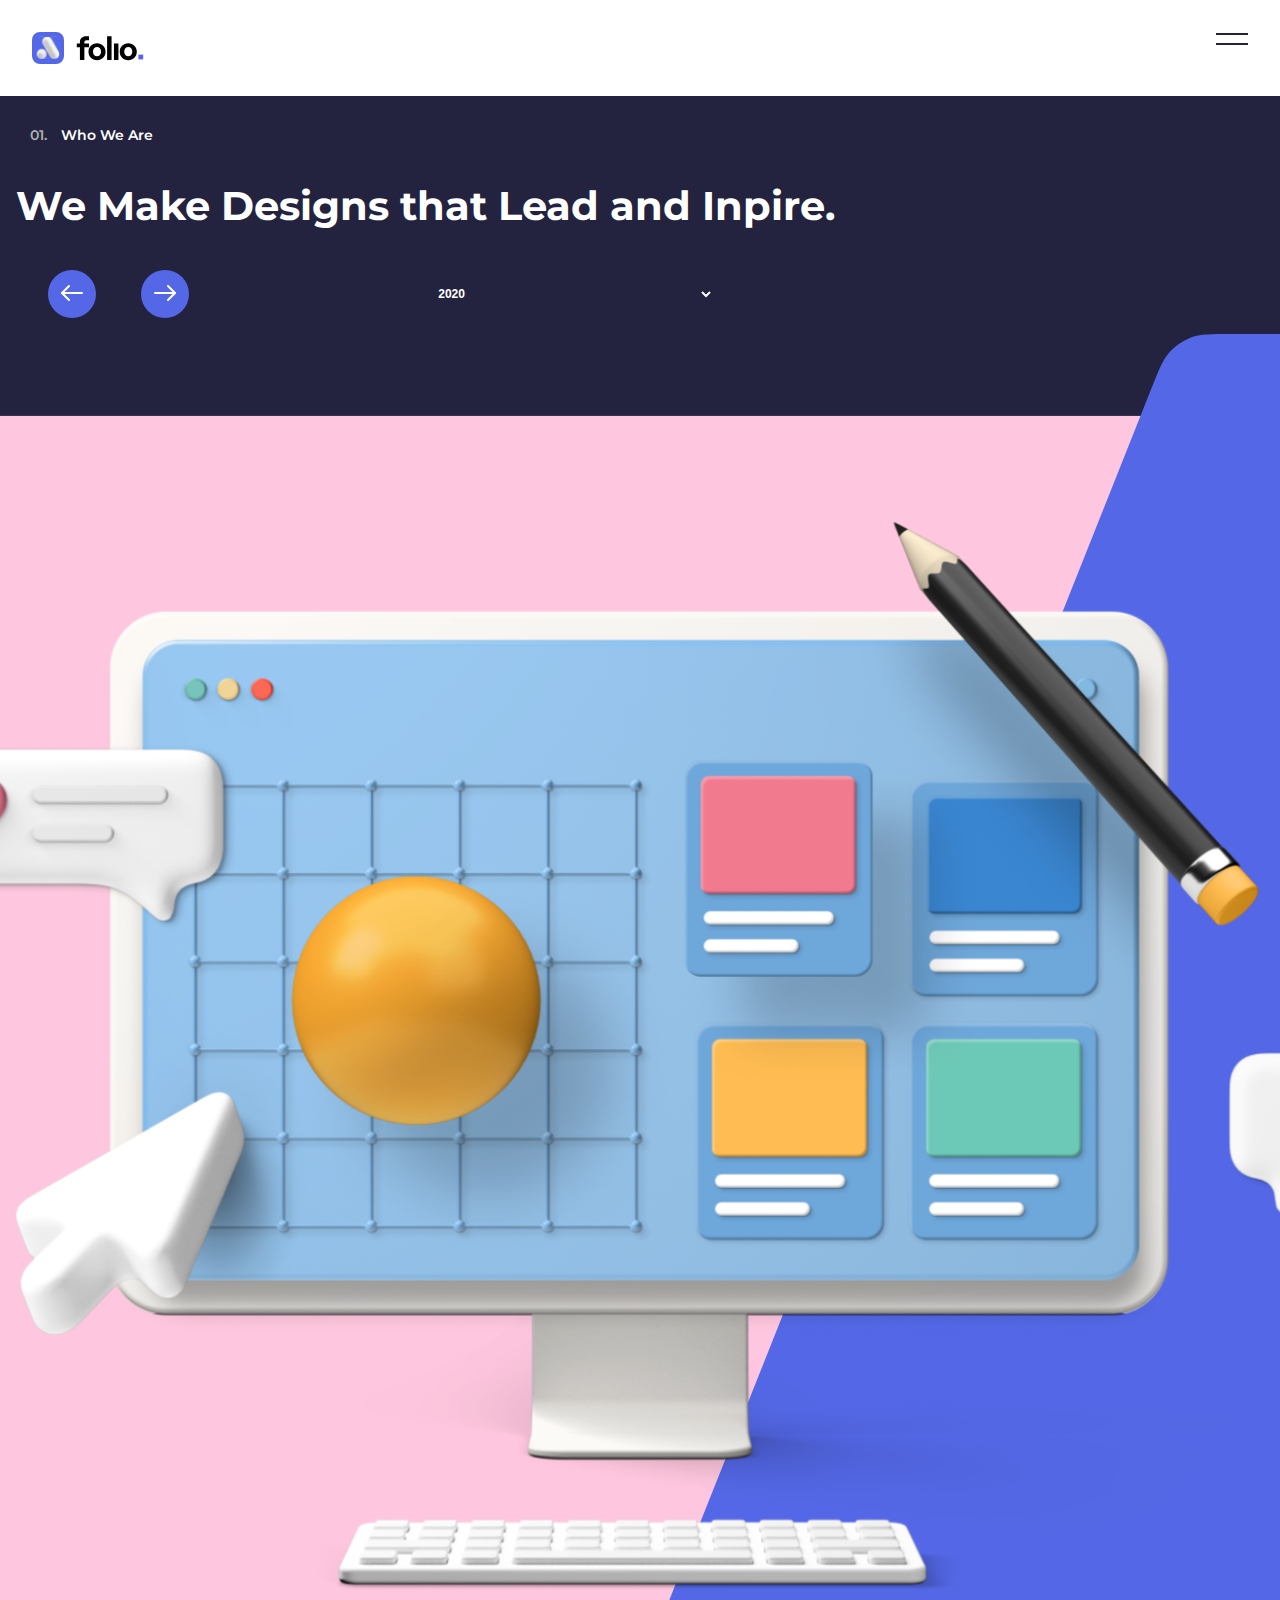
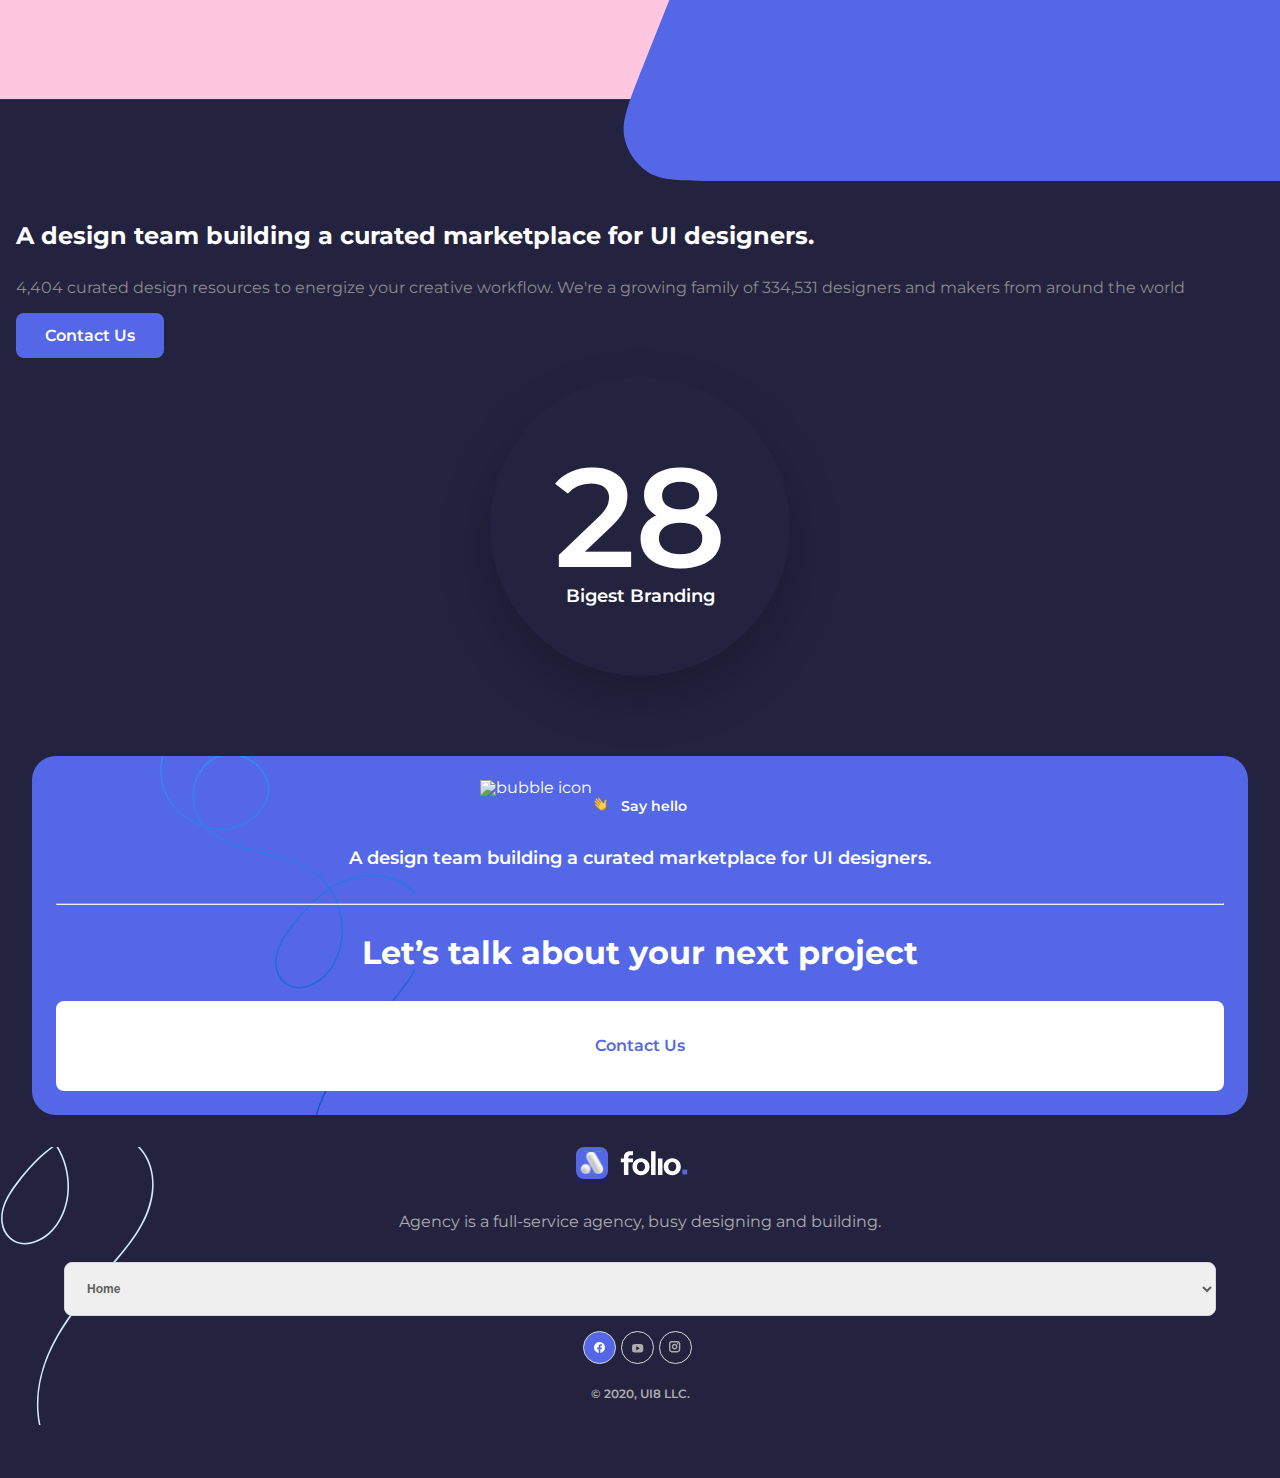
==== pages/about.html @ d66af4fe "page about mobile complete" ====
<!DOCTYPE html>
<html lang="pt-br">

<head>
  <meta charset="UTF-8">
  <meta http-equiv="X-UA-Compatible" content="IE=edge">
  <meta name="viewport" content="width=device-width, initial-scale=1.0">
  <link rel="stylesheet" href="/assets/styles/reset.css">
  <link rel="preconnect" href="https://fonts.googleapis.com">
  <link rel="preconnect" href="https://fonts.gstatic.com" crossorigin>
  <link href="https://fonts.googleapis.com/css2?family=Montserrat:wght@400;600;700&display=swap" rel="stylesheet">
  <link rel="stylesheet" href="/assets/styles/about.css">
  <title>Folio Agency</title>
</head>

<body>
  <header class="header-container">
    <img src="/assets/img/logo.svg" alt="Folio's logo">
    <a href="menu.html"><img src="/assets/img/menu-hamburger.svg" alt="menu hamburger icon"></a>
  </header>

  <main class="main__content">
    <div class="about-page">
      <div class="page-information">
        <p class="number__page">01.</p>
        <p class="name__page">Who We Are</p>
      </div>
      <h1 class="main__title">We Make Designs that Lead and Inpire.</h1>
      <div class="page-tools">
        <div class="prev__page">
          <a href="/index.html" class="page__link"><img src="/assets/img/arrow-prev.svg" alt="arrow icon to left"></a>
        </div>
        <div class="next__page">
          <a href="#" class="page__link"><img src="/assets/img/arrow-next.svg" alt="arrow icon to right"></a>
        </div>
        <select class="about__year">
          <option value="2020">2020</option>
          <option value="2021">2021</option>
          <option value="2022">2022</option>
        </select>
      </div>
    </div>
    <div class="about-image">
      <img src="/assets/img/about-image.svg" alt="image for about page">
    </div>
    <div class="about-page">
      <div class="about-us__description">
        <h3 class="about-us__title">A design team building a curated marketplace for UI designers.</h3>
        <p class="about-us__text">4,404 curated design resources to energize your creative workflow. We're a growing
          family of 334,531 designers and makers from around the world</p>
        <a href="404" class="about-us__link">Contact Us</a>
      </div>
      <div class="number-circle">
        <div class="information__circle">
          <h2 class="number__title">28</h2>
          <p class="number__text">Bigest Branding</p>
        </div>
      </div>
    </div>
  </main>
  <footer class="footer-container">
    <div class="footer-contact">
      <div class="contact__image">
        <img src="assets/img/bubble-icon.svg" alt="bubble icon" class="bubble-image">
      </div>
      <div class="contact__description">
        <h4 class="contact__message">Say hello</h4>
        <p class="contact__text">A design team building a curated marketplace for UI designers.</p>
      </div>
      <hr>
      <h2 class="contact__title">Let’s talk about your next project</h2>
      <a href="404.html" class="contact__link">Contact Us</a>
    </div>

    <div class="footer-content">
      <img src="/assets/img/logo-light-mode.svg" alt="Footer logo" class="footer__logo">
      <div>
        <p class="footer__text">Agency is a full-service agency, busy designing and building.</p>
      </div>
      <select name="page" class="page">
        <option value="home">Home</option>
      </select>
      <div class="footer-icon">
        <div class="facebook-icon icon">
          <img src="/assets/img/facebook-icon.svg" alt="facebook logo">
        </div>
        <div class="youtube-icon icon">
          <img src="/assets/img/youtube-icon.svg" alt="youtube logo">
        </div>
        <div class="instagram-icon icon">
          <img src="/assets/img/instagram-icon.svg" alt="instagram logo">
        </div>
      </div>
      <p class="footer__copyright">© 2020, UI8 LLC.</p>
    </div>
  </footer>
  <script src="/script.js"></script>
</body>

</html>
---- assets/styles/about.css ----
:root {
	--white: #FFFFFF;
	--main-font: "Montserrat", sans-serif;
	--text-light-mode: #606060;
	--text-dark-mode: #8B8B8B;
	--color-primary: #5468E7;
	--color-dark: #232340;
	--mobile-menu-color: #595976;
	--deactive: #ADADAD;
	--strock-1: #D8D8D8;
	--black: #000000;
}

body {
	font-family: var(--main-font);
	font-weight: 400;
	font-size: 16px;
	background: var(--color-dark);
	color: var(--white);
}

.header-container {
	display: flex;
	justify-content: space-between;
	padding: 2em;
	margin-bottom: 1em;
	background: var(--white);
}

.menu-icon {
	background-color: transparent;
	border: none;
}

.about-page {
	padding: 1em;
}

.page-information {
	display: flex;
}

.number__page {
	color: var(--deactive);
	font-size: 14px;
	font-weight: 600;
	margin: 0 1em;
}

.name__page {
	color: var(--white);
	font-size: 14px;
	font-weight: 600;
}

.main__title {
	font-weight: 700;
	font-size: 40px;
	line-height: 48px;
	width: 75vw;
	margin: 1em 0;
}

.page-tools {
	display: flex;
}

.prev__page,
.next__page {
	margin: 0 .8em 0 2em;
	width: 48px;
	height: 48px;
	border-radius: 50%;
	background: var(--color-primary);
	display: flex;
	align-items: center;
	justify-content: center;
}

.about__year {
	width: 40vw;
	text-align: center;
	background: transparent;
	border: none;
	color: var(--white);
	font-weight: 600;
	font-size: 12px;
}

.about__year option {
	color: var(--black);
}

.about-image img {
	width: 100vw;
}

.about-us__title {
	font-weight: 700;
	font-size: 24px;
	margin-top: 1em;
}

.about-us__text {
	color: var(--text-dark-mode);
	margin: 2em 0;
}

.about-us__link {
	color: var(--white);
	text-decoration: none;
	background: var(--color-primary);
	padding: .8em 1.8em;
	border-radius: 8px;
	font-weight: 600;
}

.number-circle {
	width: 300px;
	height: 300px;
	margin: 2em auto;
	background: var(--color-dark);
	border-radius: 50%;
	display: flex;
	justify-content: center;
	align-items: center;
	text-align: center;
	box-shadow: 0px 23px 51px rgba(0, 0, 0, 0.242297);
}

.number__title {
	font-size: 140px;
	font-weight: 600;
}

.number__text {
	font-size: 18px;
	font-weight: 600;
}

.footer-contact {
	margin: 2em;
	border-radius: 24px;
	text-align: center;
	padding: 1.5em;
	color: var(--white);
	background: var(--color-primary) url("/assets/img/line-footer.svg") no-repeat;
	background-position: 10vw -5vh;
}

.contact__image {
	width: 75vw;
}

.contact__message {
	font-size: 14px;
	font-weight: 600;
}

.contact__message::before {
	content: url("/assets/img/hello-icon.svg");
	margin-right: 1em;
}

.contact__text {
	font-size: 18px;
	font-weight: 600;
	margin: 2em 0;
}

.contact__title {
	font-size: 32px;
	font-weight: 700;
	margin: 1em 0;
}

.contact__link {
	background-color: var(--white);
	display: flex;
	align-items: center;
	justify-content: center;
	height: 10vh;
	border-radius: 8px;
	text-decoration: none;
	color: var(--color-primary);
	font-weight: 600;
}

.footer-content {
	text-align: center;
	width: 100vw;
	background: url("/assets/img/footer-line.svg") no-repeat;
	background-position: 0 -20vh;
}

.footer__text {
	margin: 2em 0;
	color: var(--deactive);
}

.page {
	display: inline-block;
	width: 90vw;
	font-size: 12px;
	font-weight: 600;
	color: var(--text-light-mode);
	padding: 1.5em;
	border: 1px solid var(--strock-1);
	border-radius: 8px;
}

.footer-icon {
	display: flex;
	margin: 15px;
	justify-content: center;
}

.icon {
	margin-right: .3em;
	width: 11px;
	height: 11px;
	border: 1px solid var(--strock-1);
	border-radius: 50%;
	padding: .5em;
}

.facebook-icon {
	background-color: var(--color-primary);
}

.facebook-icon,
.youtube-icon,
.instagram-icon {
	width: 15px;
	height: 15px;
}

.footer__copyright {
	font-size: 12px;
	font-weight: 600;
	color: var(--deactive);
	height: 10vh;
	margin-top: 2em;
}

.facebook-dark {
	background-color: transparent;
}

.footer-dark {
	justify-content: flex-start;
	height: 20vh;
	align-items: flex-end;
	margin-left: 2em;
}

.icon-dark {
	margin-right: 2em;
	text-align: center;
}
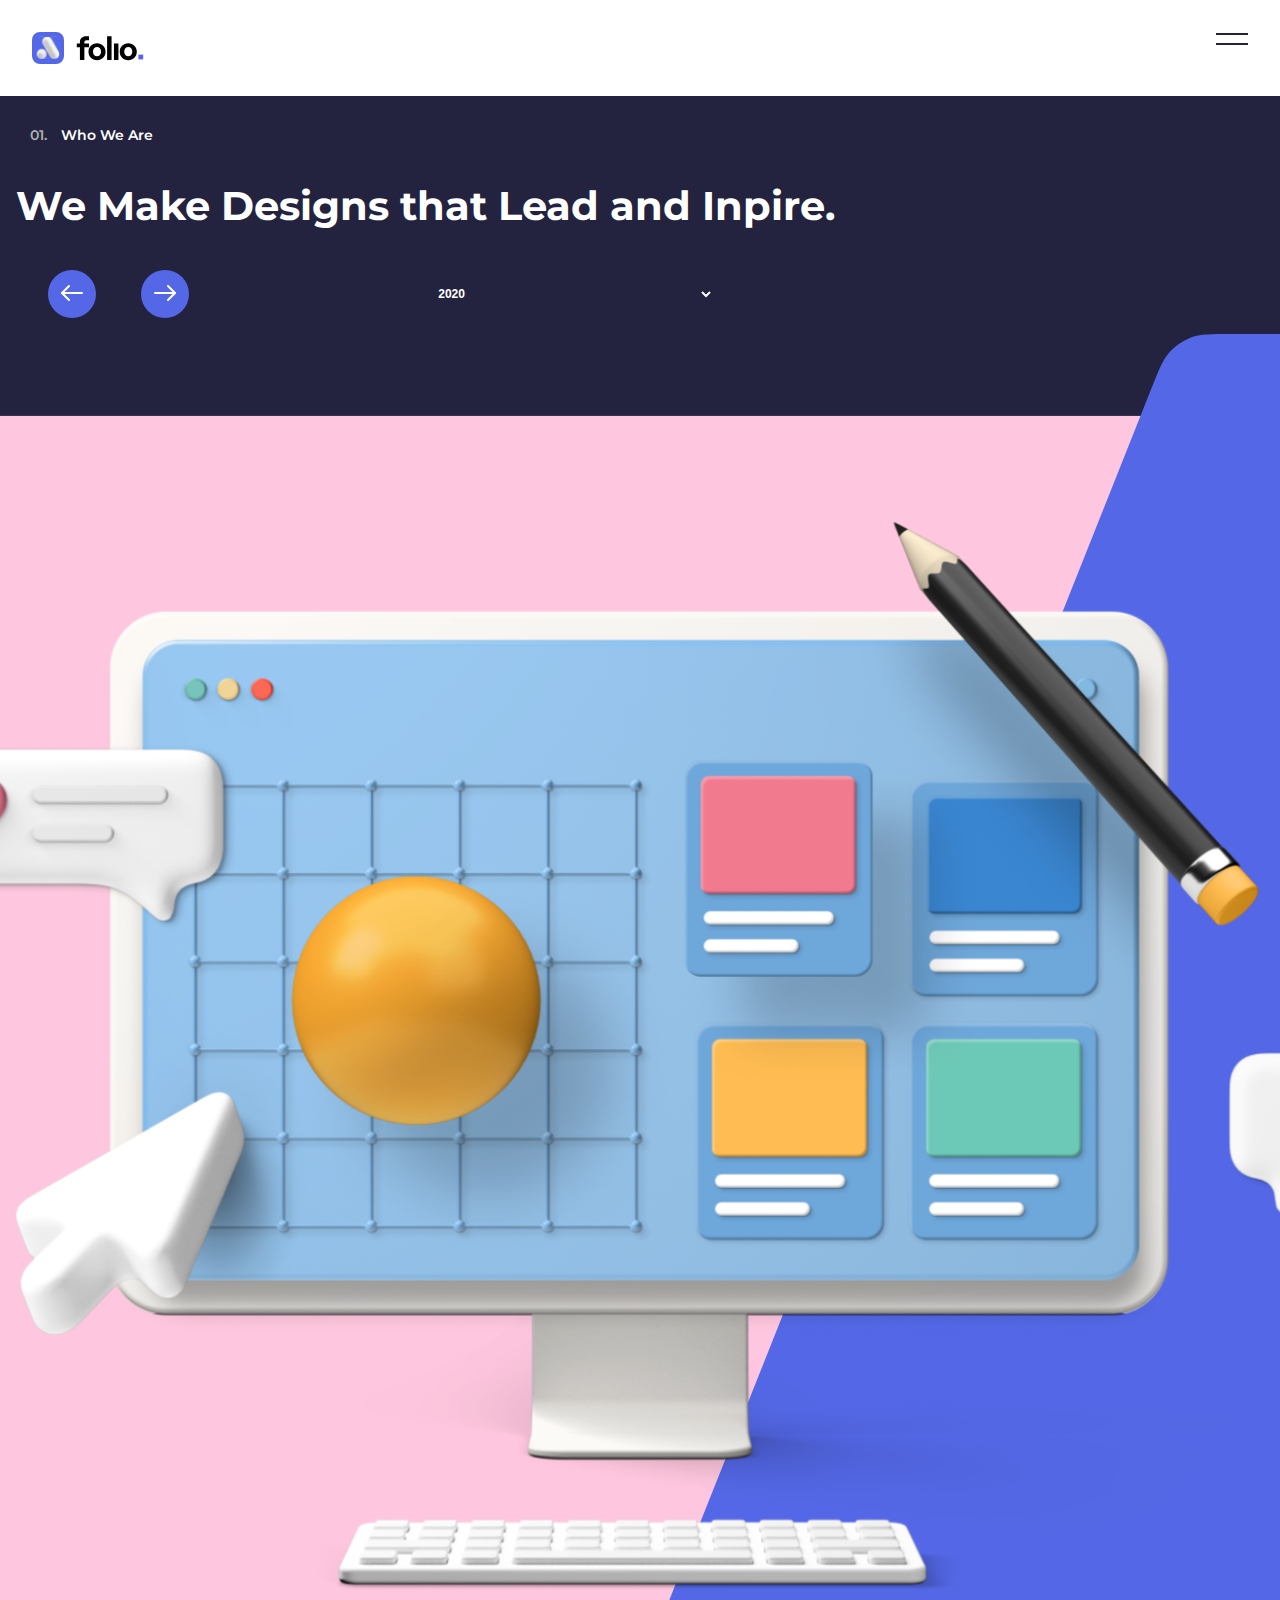
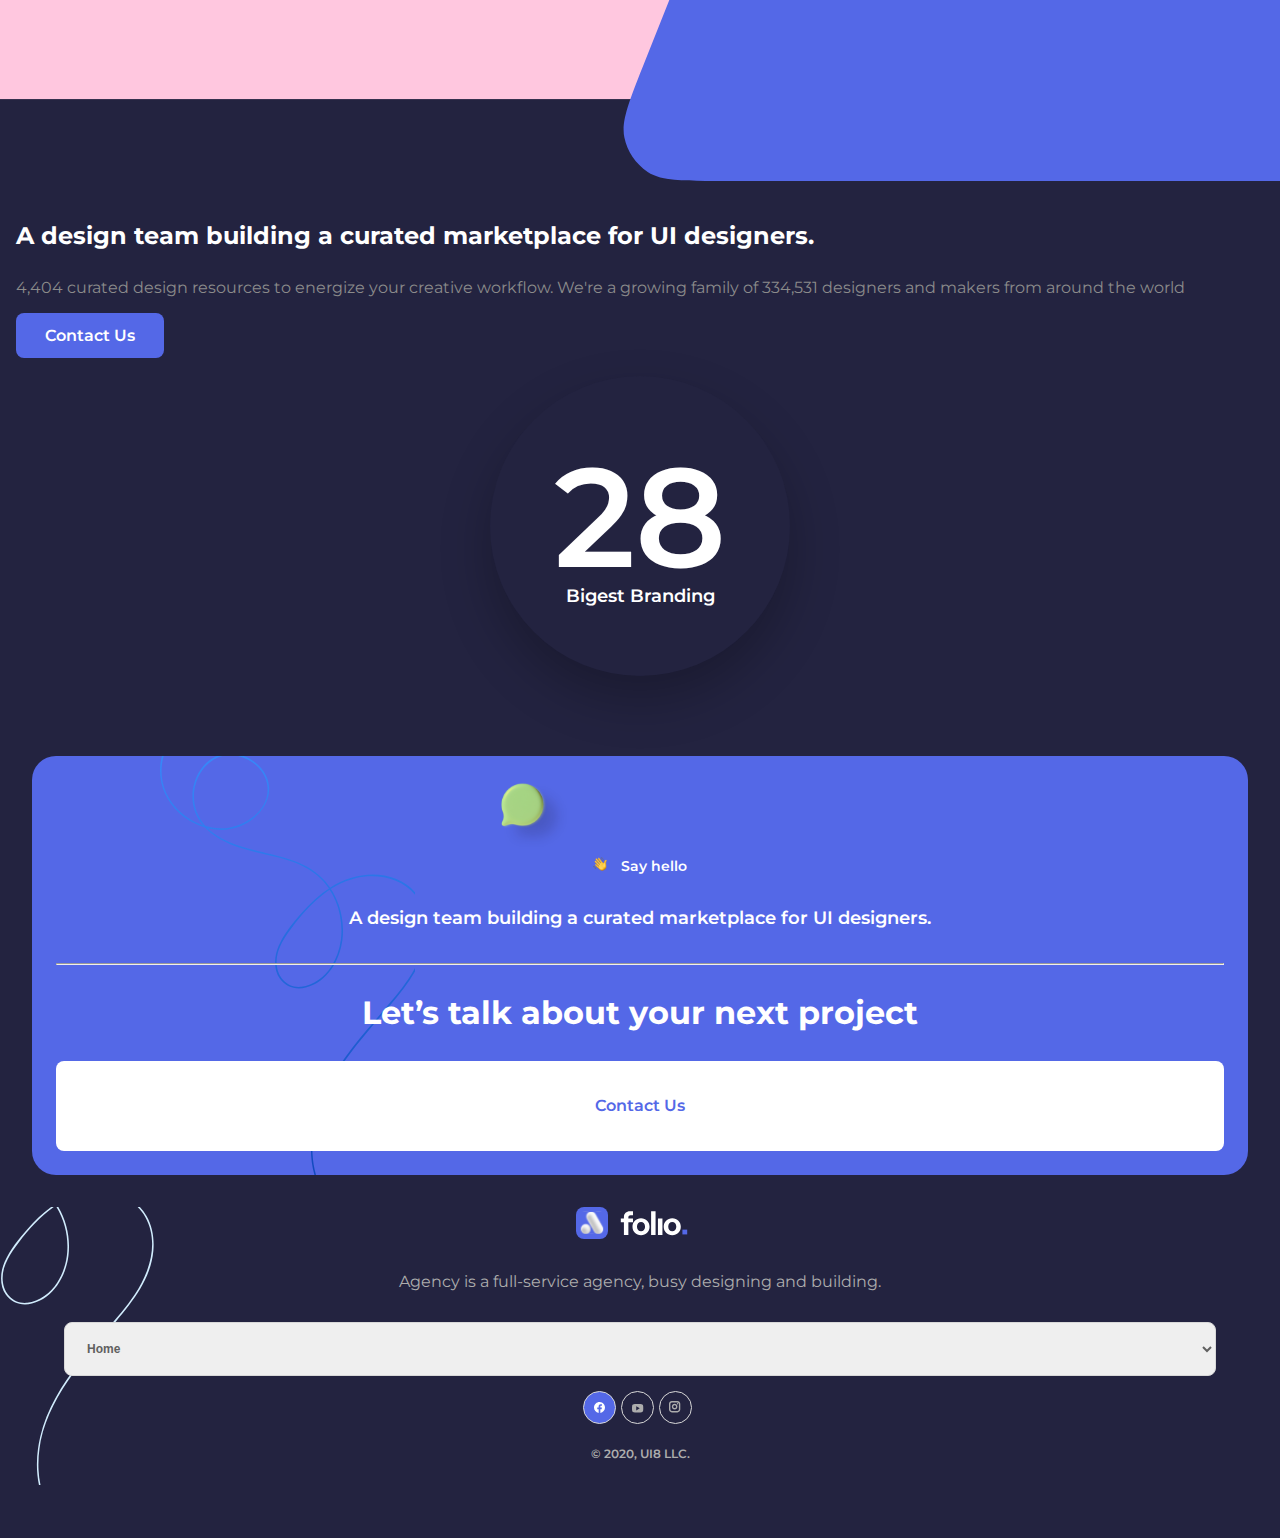
==== commit bb092e3e: "page work mobile complete" ====
--- a/pages/about.html
+++ b/pages/about.html
@@ -31,7 +31,7 @@
           <a href="/index.html" class="page__link"><img src="/assets/img/arrow-prev.svg" alt="arrow icon to left"></a>
         </div>
         <div class="next__page">
-          <a href="#" class="page__link"><img src="/assets/img/arrow-next.svg" alt="arrow icon to right"></a>
+          <a href="service.html" class="page__link"><img src="/assets/img/arrow-next.svg" alt="arrow icon to right"></a>
         </div>
         <select class="about__year">
           <option value="2020">2020</option>
@@ -61,7 +61,7 @@
   <footer class="footer-container">
     <div class="footer-contact">
       <div class="contact__image">
-        <img src="assets/img/bubble-icon.svg" alt="bubble icon" class="bubble-image">
+        <img src="/assets/img/bubble-icon.svg" alt="bubble icon" class="bubble-image">
       </div>
       <div class="contact__description">
         <h4 class="contact__message">Say hello</h4>
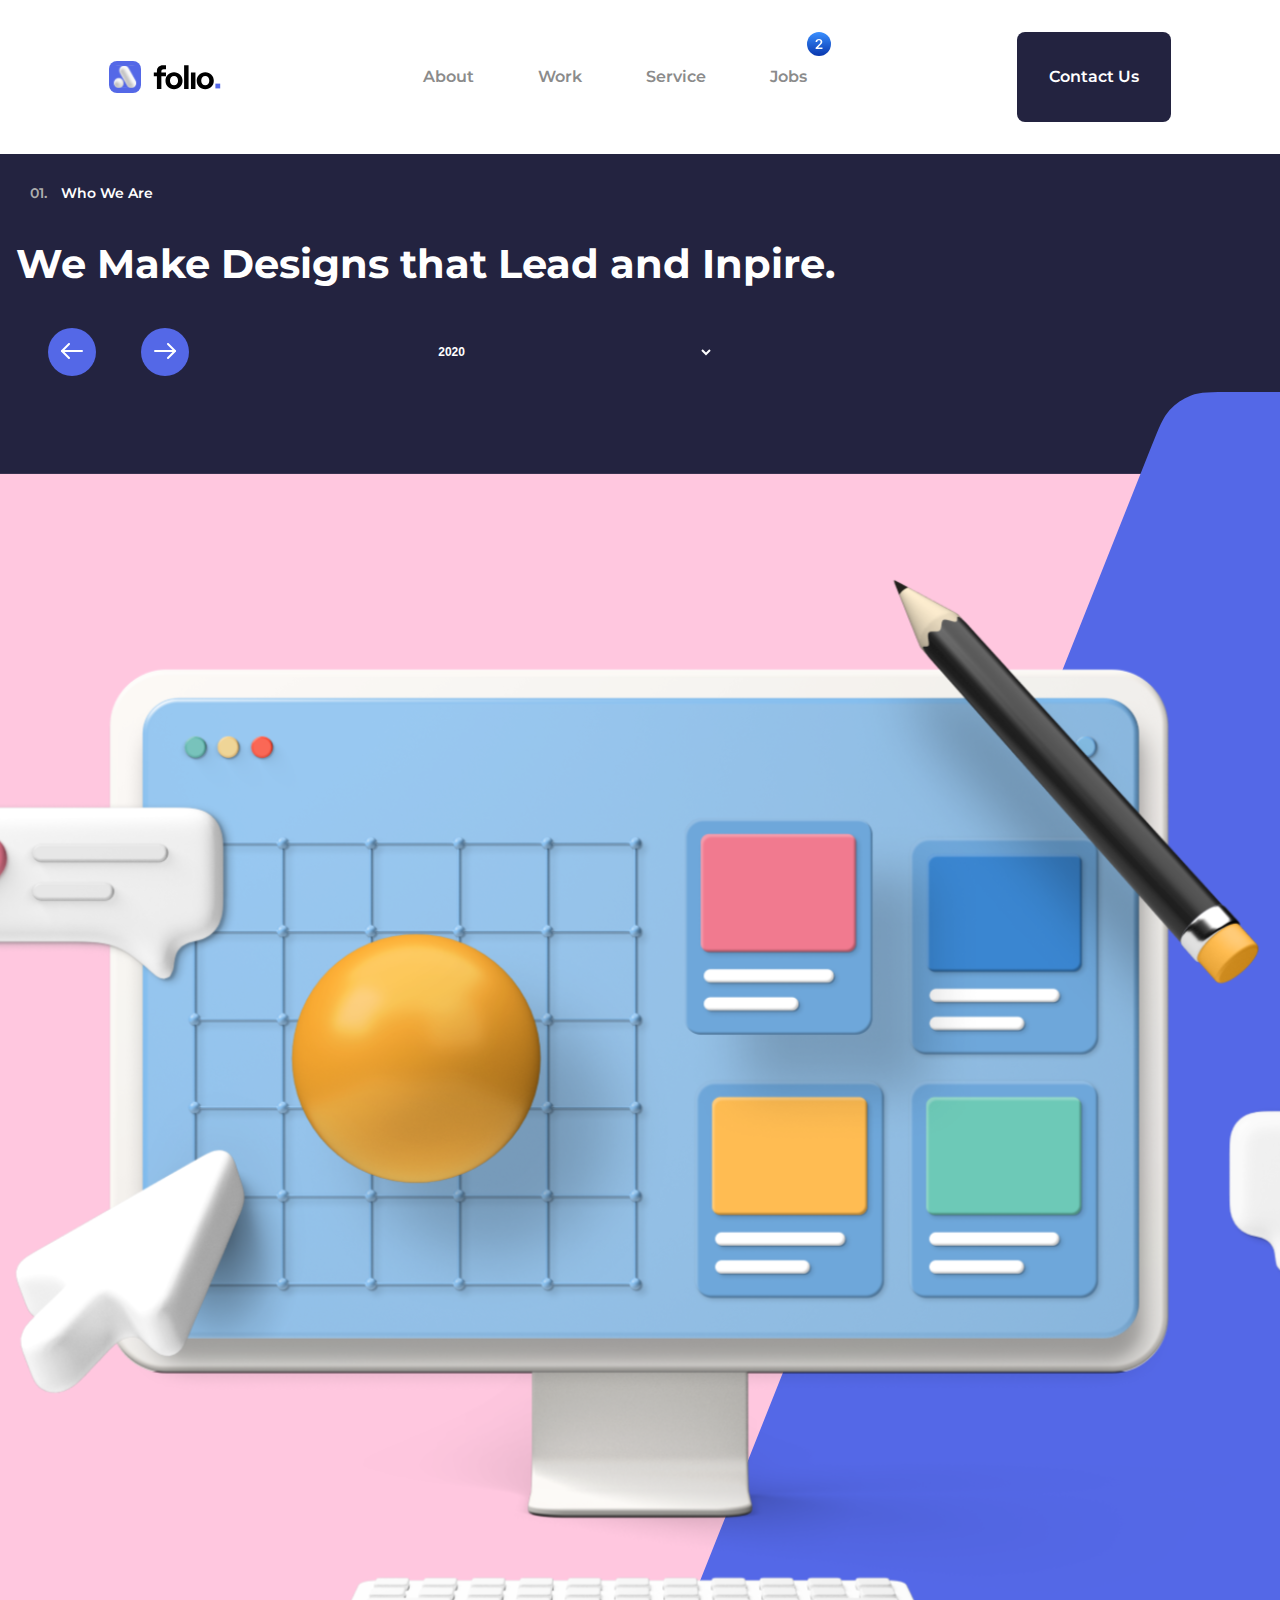
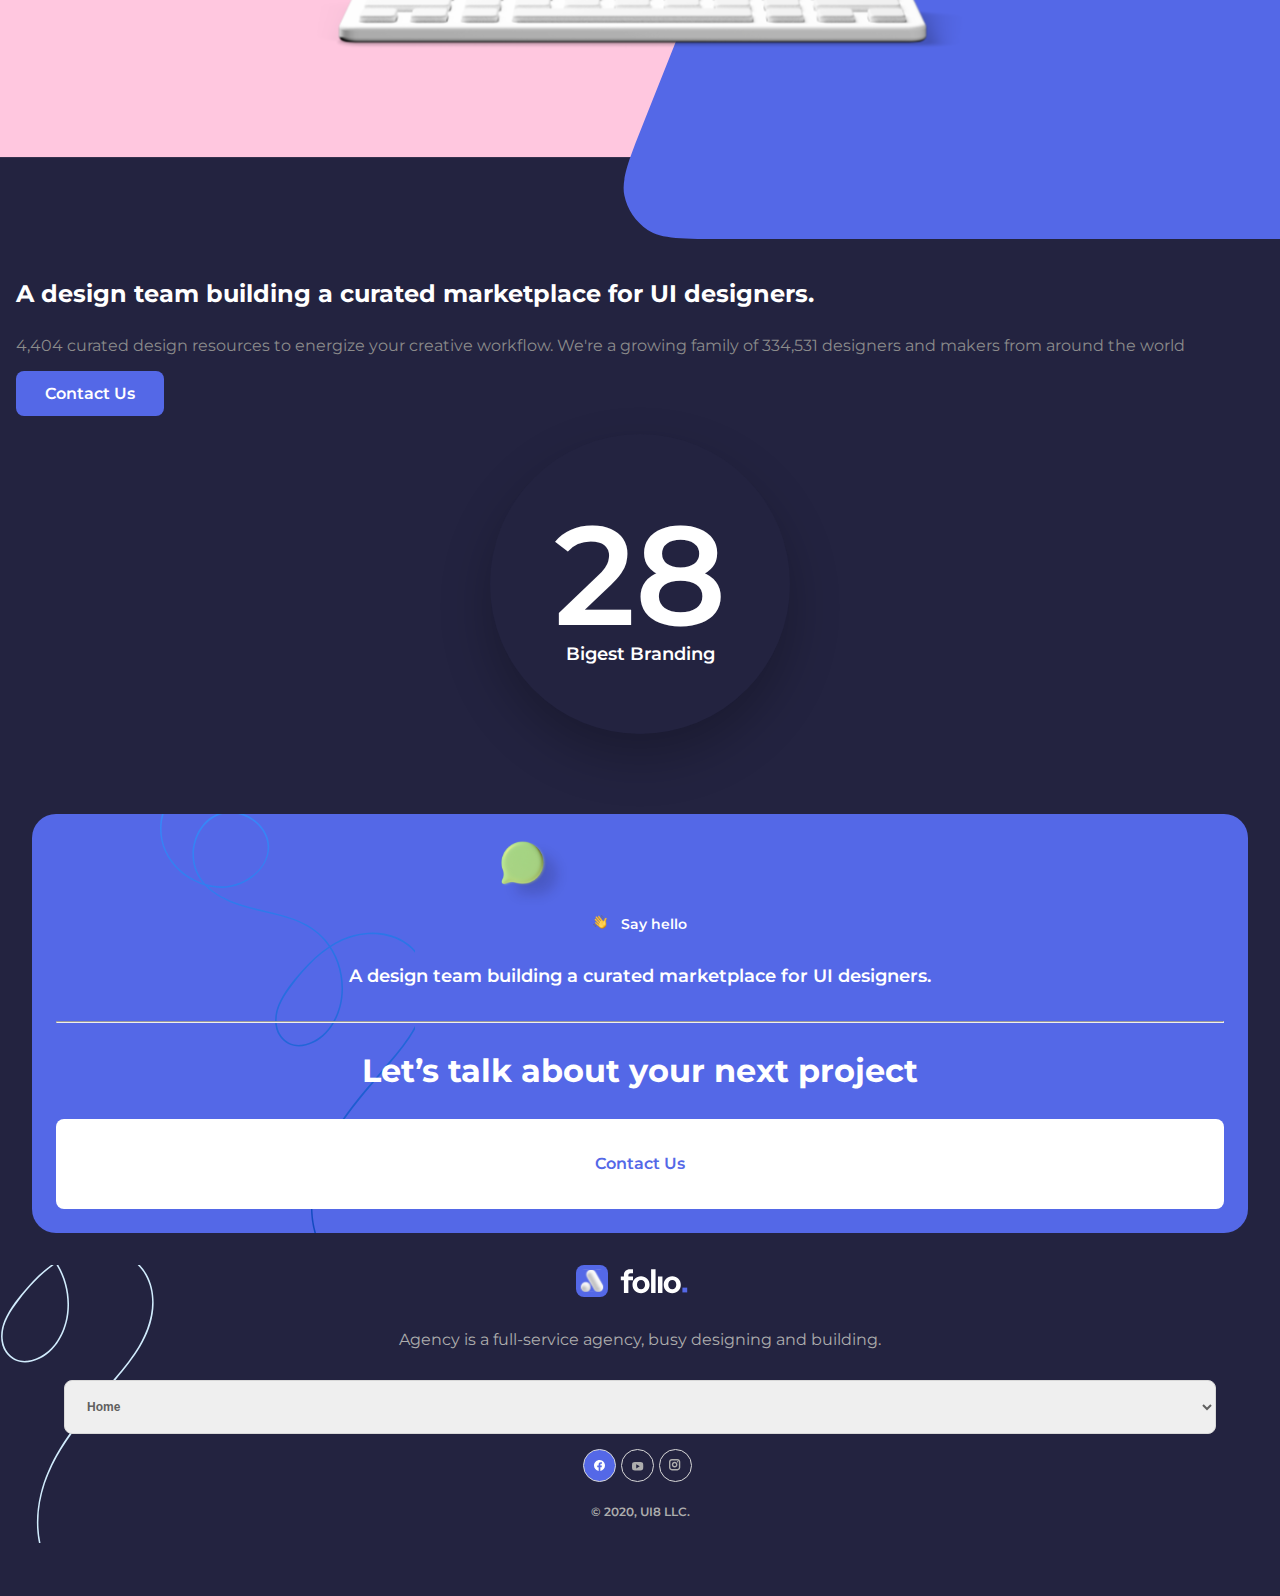
==== commit 4a483c96: "header tablet update" ====
--- a/pages/about.html
+++ b/pages/about.html
@@ -16,7 +16,16 @@
 <body>
   <header class="header-container">
     <img src="/assets/img/logo.svg" alt="Folio's logo">
-    <a href="menu.html"><img src="/assets/img/menu-hamburger.svg" alt="menu hamburger icon"></a>
+    <nav class="navbar">
+      <ul class="navbar__list">
+        <li class="navbar__item"><a href="about.html" class="navbar__link">About</a></li>
+        <li class="navbar__item"><a href="work.html" class="navbar__link">Work</a></li>
+        <li class="navbar__item"><a href="service.html" class="navbar__link">Service</a></li>
+        <li class="navbar__item"><a href="cta.html" class="navbar__link navbar__link-jobs">Jobs</a></li>
+      </ul>
+    </nav>
+    <a href="404.html" class="contact__link contact__link-navbar">Contact Us</a>
+    <a href="menu.html" class="menu-hamburguer"><img src="/assets/img/menu-hamburger.svg" alt="menu hamburger icon"></a>
   </header>
 
   <main class="main__content">
--- a/assets/styles/about.css
+++ b/assets/styles/about.css
@@ -257,4 +257,63 @@
 .icon-dark {
 	margin-right: 2em;
 	text-align: center;
+}
+
+.navbar {
+	display: none;
+}
+
+.contact__link-navbar {
+	display: none;
+}
+
+@media screen and (min-width: 768px) {
+	.header-container {
+		justify-content: space-around;
+	}
+
+	.navbar {
+		display: flex;
+		align-items: center;
+	}
+
+	.navbar__list {
+		display: flex;
+		align-items: center;
+	}
+
+	.navbar__item {
+		margin: 0 2em;
+	}
+
+	.navbar__link {
+		color: var(--text-dark-mode);
+		font-weight: 600;
+		text-decoration: none;
+	}
+
+	.navbar__link:hover {
+		color: var(--color-primary);
+	}
+
+	.navbar__link-jobs {
+		display: flex;
+		align-items: center;
+	}
+
+	.navbar__link-jobs::after {
+		content: url('/assets/img/notification\(2\).svg');
+		height: 10vh;
+	}
+
+	.contact__link-navbar {
+		display: flex;
+		background-color: var(--color-dark);
+		color: var(--white);
+		padding: 0 2em;
+	}
+
+	.menu-hamburguer {
+		display: none;
+	}
 }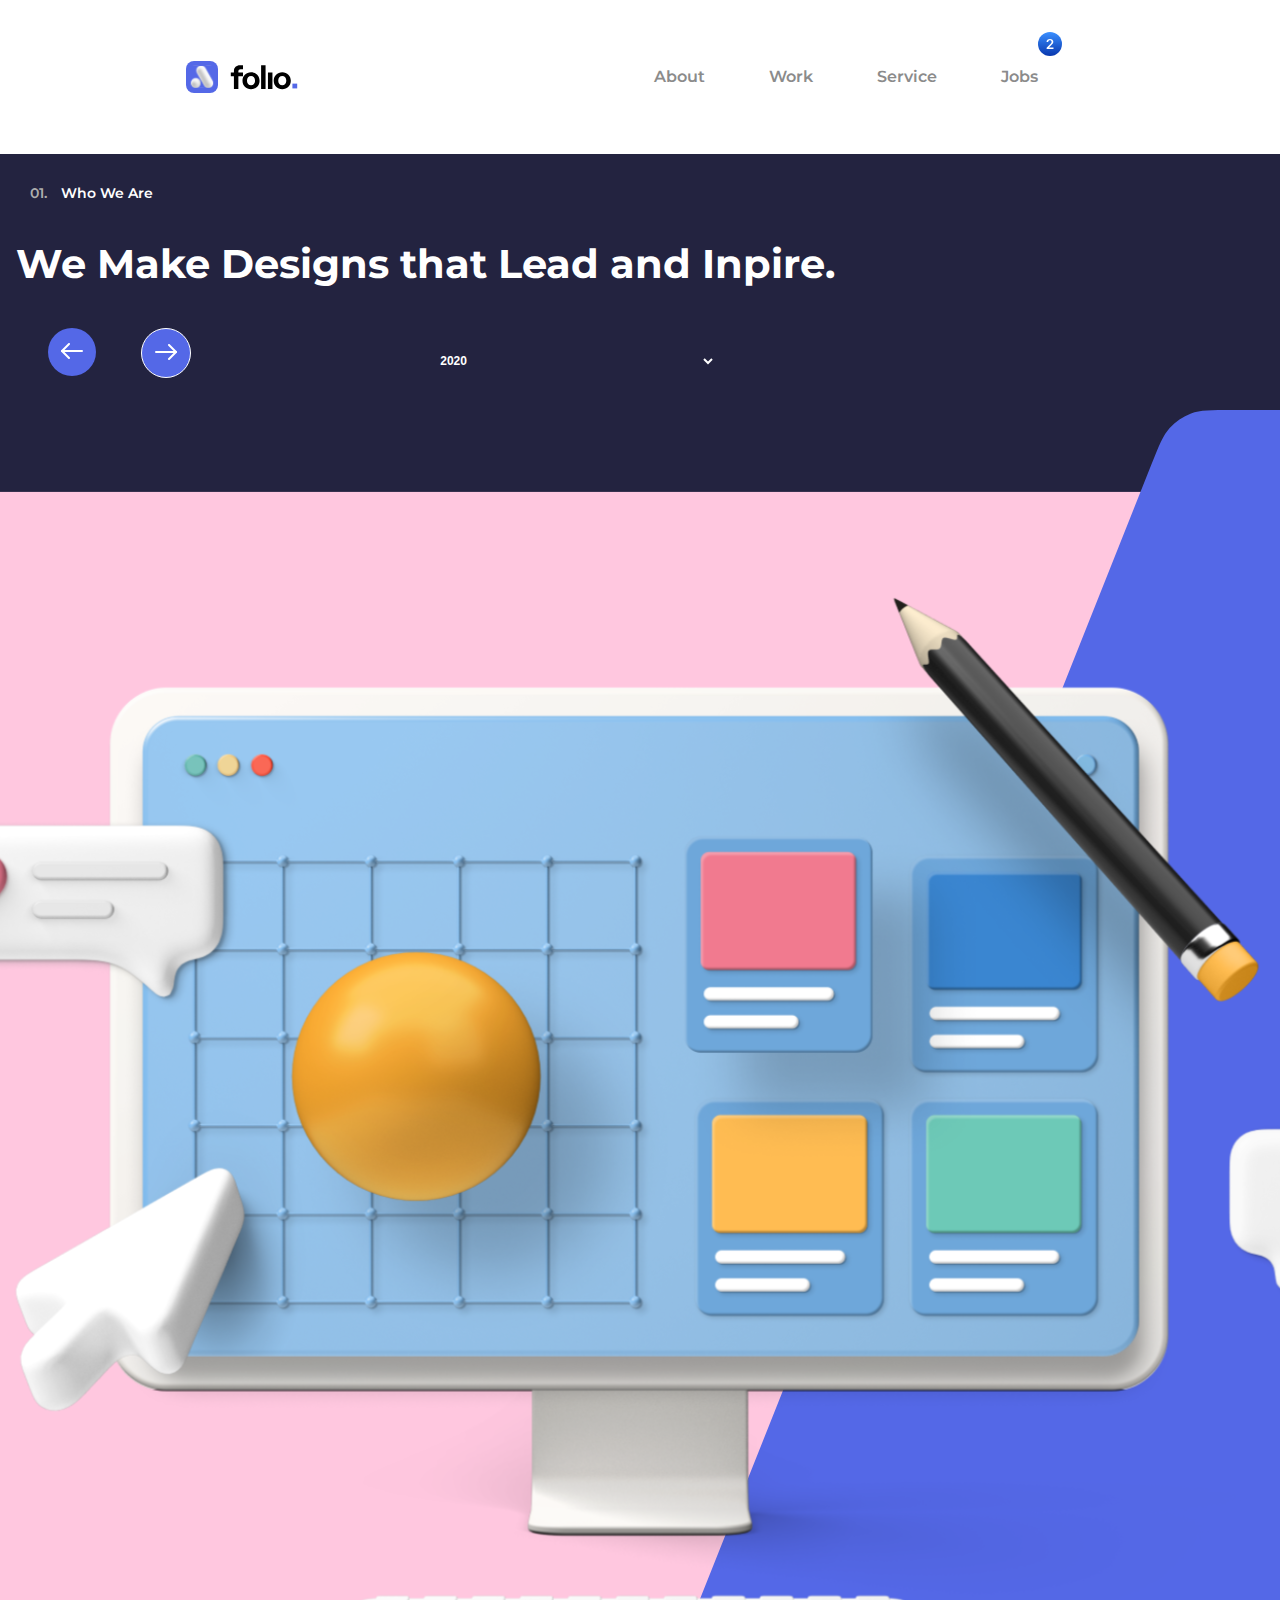
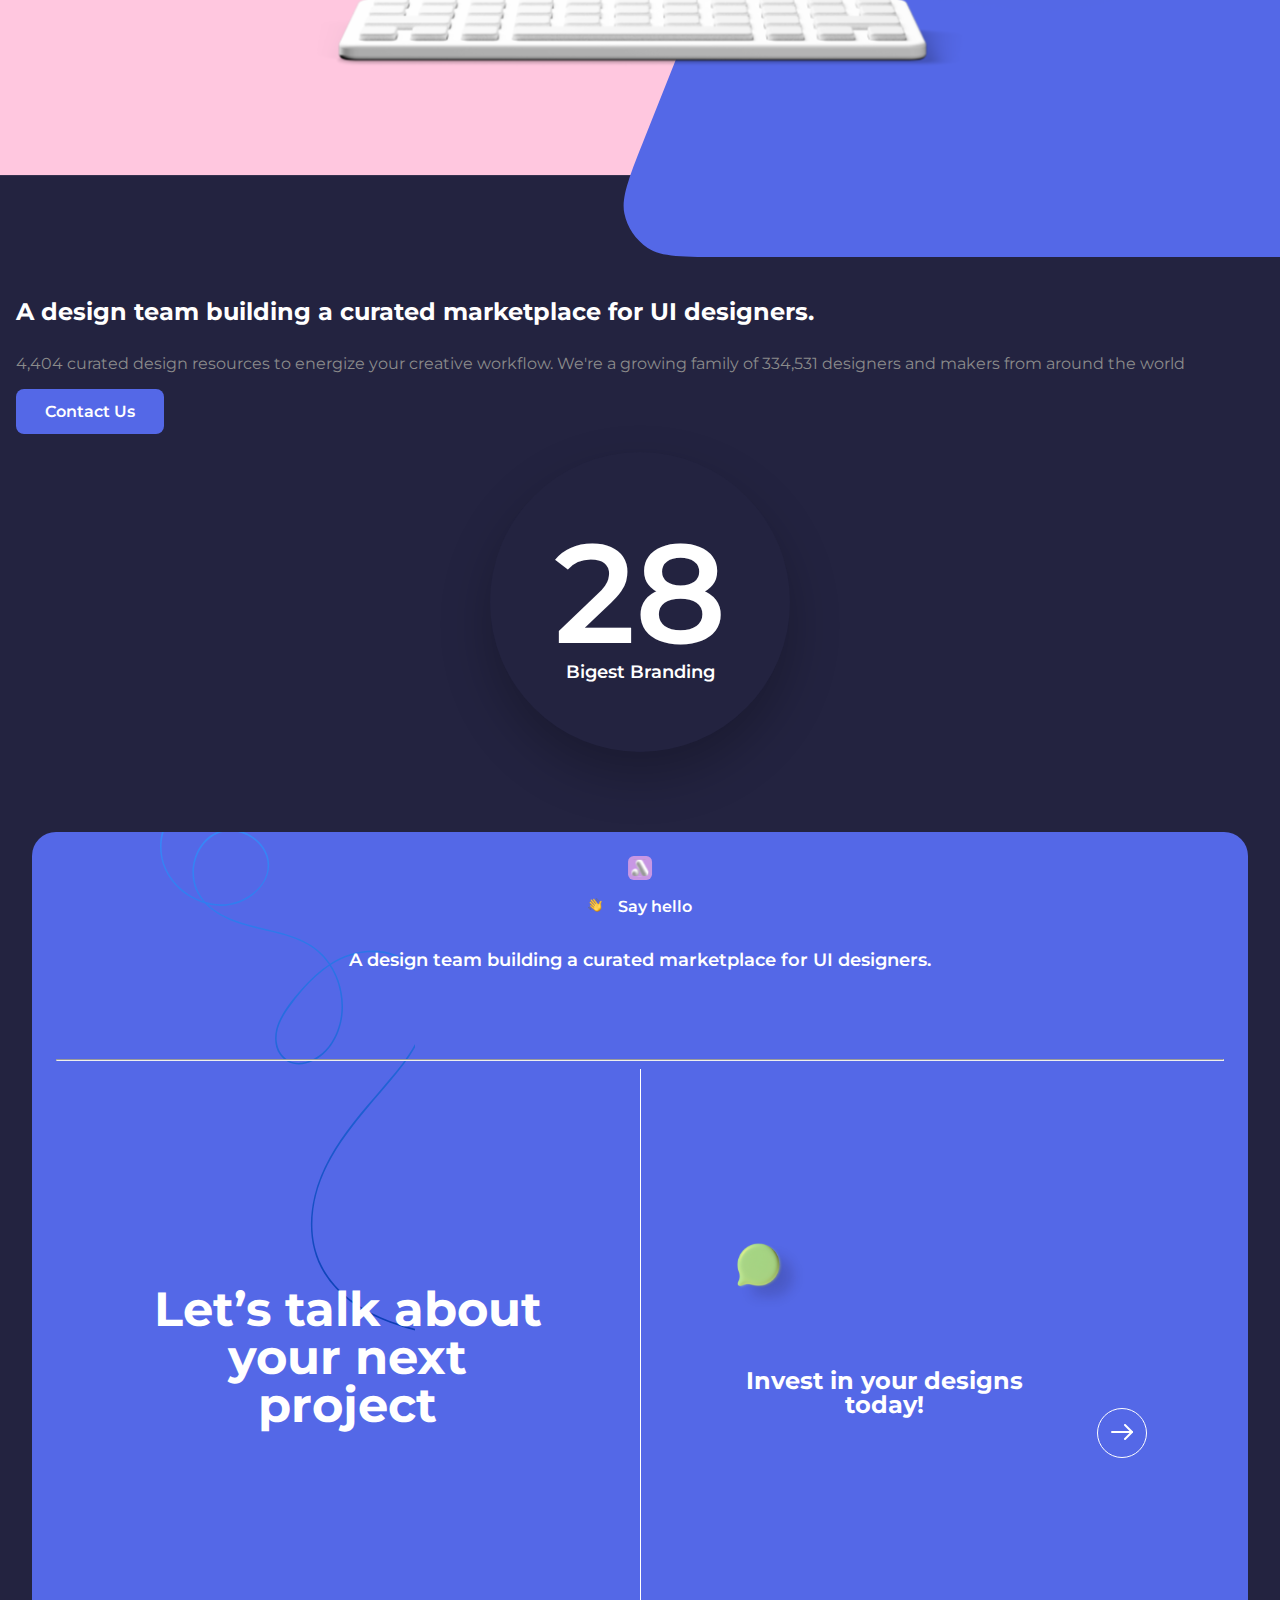
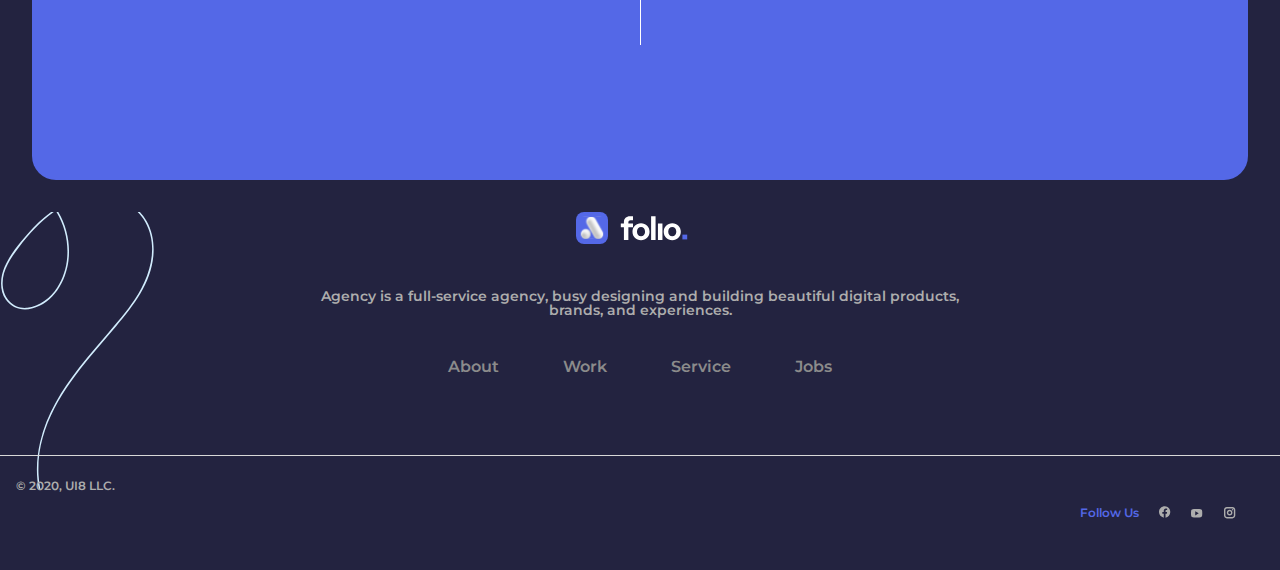
==== commit 0ab49d44: "added footer to page about tablet" ====
--- a/pages/about.html
+++ b/pages/about.html
@@ -15,7 +15,7 @@
 
 <body>
   <header class="header-container">
-    <img src="/assets/img/logo.svg" alt="Folio's logo">
+    <a href="/index.html" class="logo__link"><img src="/assets/img/logo.svg" alt="Folio's logo"></a>
     <nav class="navbar">
       <ul class="navbar__list">
         <li class="navbar__item"><a href="about.html" class="navbar__link">About</a></li>
@@ -71,13 +71,29 @@
     <div class="footer-contact">
       <div class="contact__image">
         <img src="/assets/img/bubble-icon.svg" alt="bubble icon" class="bubble-image">
+        <img src="/assets/img/footer-symbol-tablet.svg" alt="logo symbol" class="logo-symbol">
       </div>
       <div class="contact__description">
         <h4 class="contact__message">Say hello</h4>
         <p class="contact__text">A design team building a curated marketplace for UI designers.</p>
       </div>
       <hr>
-      <h2 class="contact__title">Let’s talk about your next project</h2>
+
+      <div class="contact__information">
+        <div class="information">
+          <h2 class="contact__title">Let’s talk about your next project</h2>
+        </div>
+        <div class="sub-information">
+          <div class="contact__subimage">
+            <img src="/assets/img/bubble-icon.svg" alt="bubble icon" class="second-bubble">
+          </div>
+          <p class="contact__subtext">Invest in your designs today!</p>
+          <div class="next__page">
+            <a href="service.html" class="page__link"><img src="/assets/img/arrow-next.svg"
+                alt="arrow icon to right"></a>
+          </div>
+        </div>
+      </div>
       <a href="404.html" class="contact__link">Contact Us</a>
     </div>
 
@@ -85,25 +101,40 @@
       <img src="/assets/img/logo-light-mode.svg" alt="Footer logo" class="footer__logo">
       <div>
         <p class="footer__text">Agency is a full-service agency, busy designing and building.</p>
+        <p class="footer__text-tablet">Agency is a full-service agency, busy designing and building beautiful digital
+          products, brands, and experiences.</p>
       </div>
       <select name="page" class="page">
         <option value="home">Home</option>
       </select>
-      <div class="footer-icon">
-        <div class="facebook-icon icon">
-          <img src="/assets/img/facebook-icon.svg" alt="facebook logo">
+      <nav class="navbar-footer">
+        <ul class="navbar__list">
+          <li class="navbar__item"><a href="about.html" class="navbar__link">About</a></li>
+          <li class="navbar__item"><a href="work.html" class="navbar__link">Work</a></li>
+          <li class="navbar__item"><a href="service.html" class="navbar__link">Service</a></li>
+          <li class="navbar__item"><a href="cta.html" class="navbar__link">Jobs</a></li>
+        </ul>
+      </nav>
+      <div class="footer__information">
+        <div class="footer-icon">
+          <a href="404.html" class="icon__link">Follow Us</a>
+          <div class="facebook-icon icon">
+            <img src="/assets/img/facebook-icon.svg" alt="facebook logo">
+          </div>
+          <div class="facebook-icon-tablet icon">
+            <img src="/assets/img/logo-facebook-tablet.svg" alt="facebook logo">
+          </div>
+          <div class="youtube-icon icon">
+            <img src="/assets/img/youtube-icon.svg" alt="youtube logo">
+          </div>
+          <div class="instagram-icon icon">
+            <img src="/assets/img/instagram-icon.svg" alt="instagram logo">
+          </div>
         </div>
-        <div class="youtube-icon icon">
-          <img src="/assets/img/youtube-icon.svg" alt="youtube logo">
-        </div>
-        <div class="instagram-icon icon">
-          <img src="/assets/img/instagram-icon.svg" alt="instagram logo">
-        </div>
+        <p class="footer__copyright">© 2020, UI8 LLC.</p>
       </div>
-      <p class="footer__copyright">© 2020, UI8 LLC.</p>
     </div>
   </footer>
-  <script src="/script.js"></script>
 </body>
 
 </html>--- a/assets/styles/about.css
+++ b/assets/styles/about.css
@@ -27,6 +27,11 @@
 	background: var(--white);
 }
 
+.logo__link {
+	display: flex;
+	align-items: center;
+}
+
 .menu-icon {
 	background-color: transparent;
 	border: none;
@@ -267,6 +272,34 @@
 	display: none;
 }
 
+.logo-symbol {
+	display: none;
+}
+
+.sub-information {
+	display: none;
+}
+
+.footer__text-tablet {
+	display: none;
+}
+
+.navbar-footer {
+	display: none;
+}
+
+.footer__information {
+	display: block;
+}
+
+.facebook-icon-tablet {
+	display: none;
+}
+
+.icon__link {
+	display: none;
+}
+
 @media screen and (min-width: 768px) {
 	.header-container {
 		justify-content: space-around;
@@ -316,4 +349,145 @@
 	.menu-hamburguer {
 		display: none;
 	}
+
+	.footer-contact {
+		height: 100vh;
+	}
+
+	.bubble-image {
+		display: none;
+	}
+
+	.contact__image {
+		width: 100%;
+		display: flex;
+		justify-content: center;
+	}
+
+	.logo-symbol {
+		display: inline-block;
+	}
+
+	.contact__message {
+		margin: 1em 0;
+		font-size: 16px;
+	}
+
+	.contact__text {
+		width: 50%;
+		margin: 2em auto 5em;
+	}
+
+	.contact__link {
+		display: none;
+	}
+
+	.contact__information {
+		display: flex;
+		align-items: center;
+	}
+
+	.information {
+		border-right: 1px solid;
+		height: 64vh;
+		display: flex;
+		align-items: center;
+		justify-content: center;
+		width: 50%;
+	}
+
+	.contact__title {
+		width: 70%;
+		font-size: 48px;
+	}
+
+	.sub-information {
+		display: flex;
+		margin: 0 auto;
+		height: 26vh;
+	}
+
+	.second-bubble {
+		position: absolute;
+		margin: 0 2em;
+	}
+
+	.contact__subtext {
+		align-self: center;
+		font-size: 24px;
+		font-weight: 700;
+		margin-top: 3em;
+		width: 79%;
+	}
+
+	.next__page {
+		align-self: flex-end;
+		margin-bottom: 1em;
+		width: 48px;
+		height: 48px;
+		border-radius: 50%;
+		border: 1px solid var(--white);
+		display: flex;
+		align-items: center;
+		justify-content: center;
+	}
+
+	.footer__text {
+		display: none;
+	}
+
+	.footer__text-tablet {
+		display: block;
+		color: var(--deactive);
+		width: 50%;
+		margin: 3em auto;
+		font-weight: 600;
+		font-size: 14px;
+	}
+
+	.page {
+		display: none;
+	}
+
+	.navbar-footer {
+		display: flex;
+		justify-content: center;
+		border-bottom: 1px solid var(--strock-1);
+		padding-bottom: 5em;
+	}
+
+	.footer__information {
+		display: flex;
+		flex-direction: row-reverse;
+		justify-content: space-between;
+		margin: 0 1em;
+	}
+
+	.icon {
+		border: none;
+		display: flex;
+		align-items: center;
+		align-self: center;
+		width: auto;
+		height: auto;
+	}
+
+	.icon__link {
+		display: flex;
+		align-items: center;
+		margin-right: 1em;
+		text-decoration: none;
+		color: var(--color-primary);
+		font-size: 12px;
+		font-weight: 600;
+	}
+
+	.facebook-icon {
+		display: none;
+	}
+
+	.facebook-icon-tablet {
+		display: block;
+		background: transparent;
+	}
 }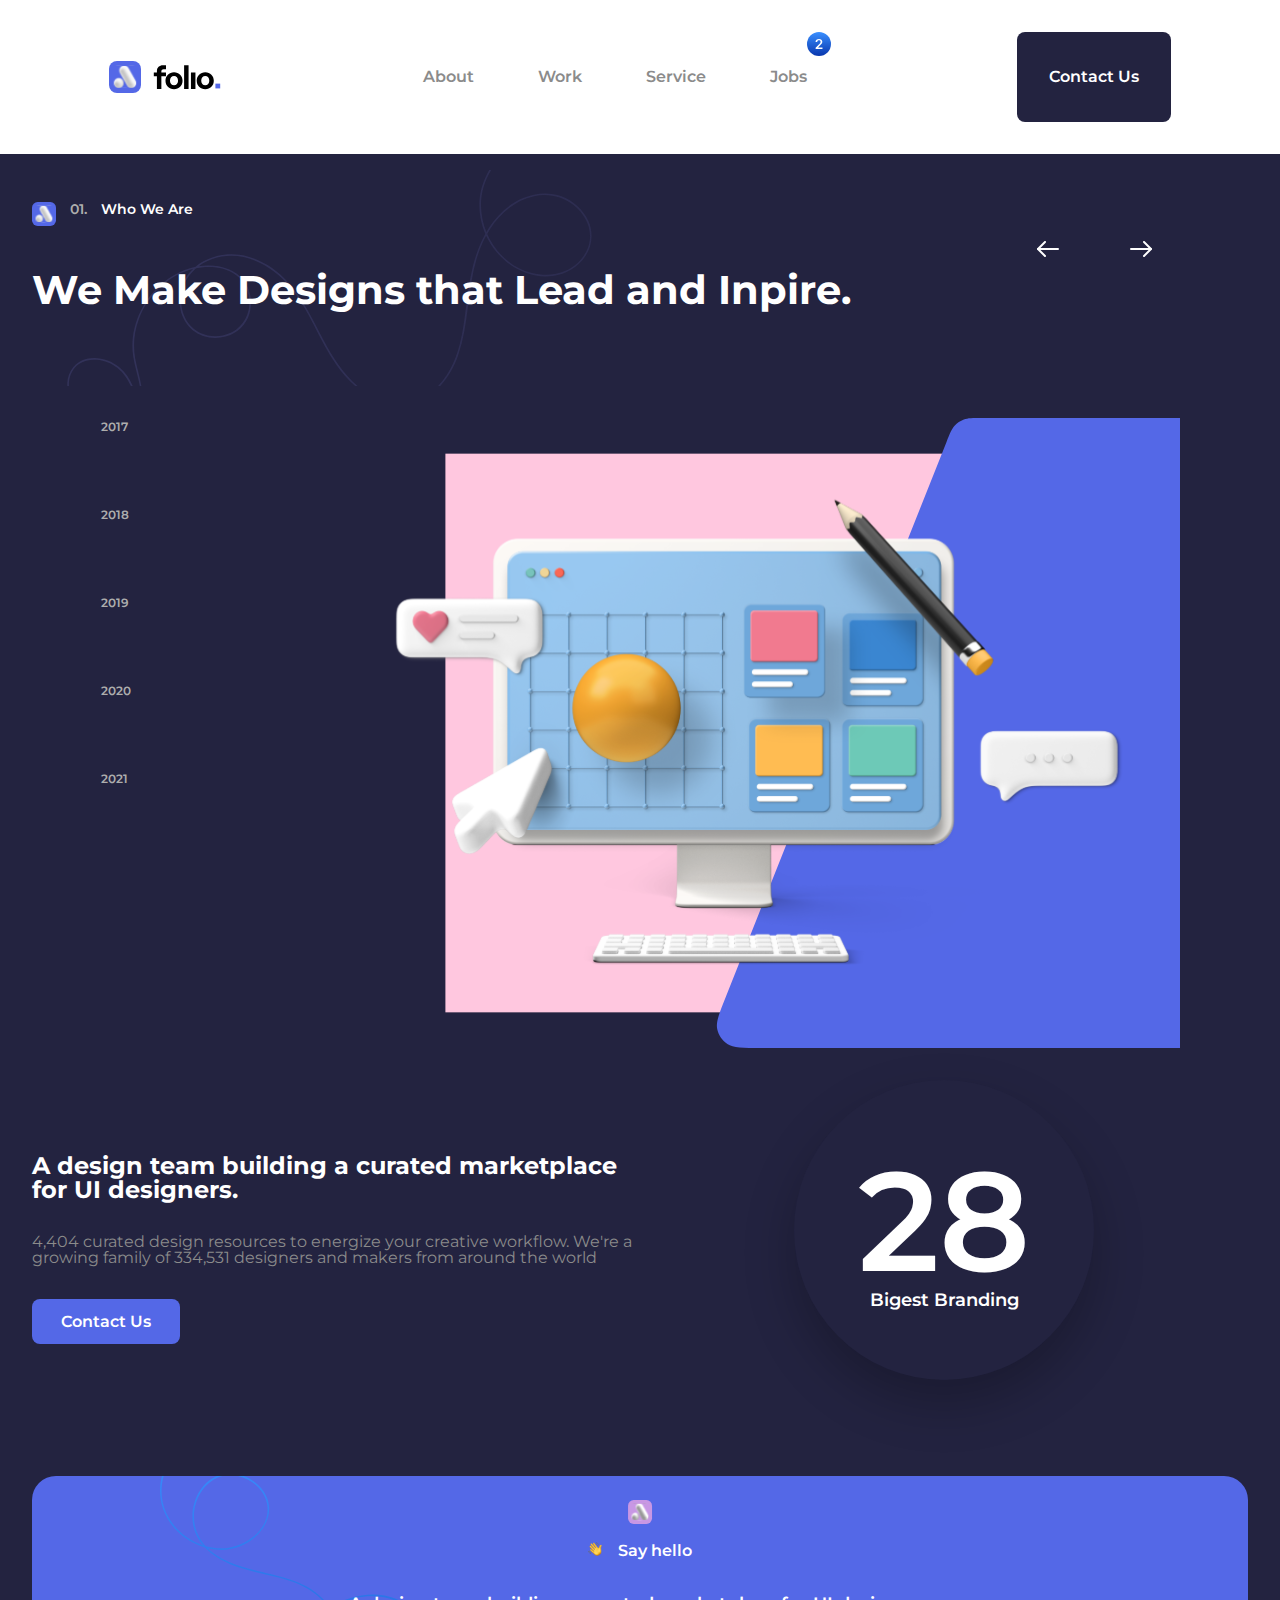
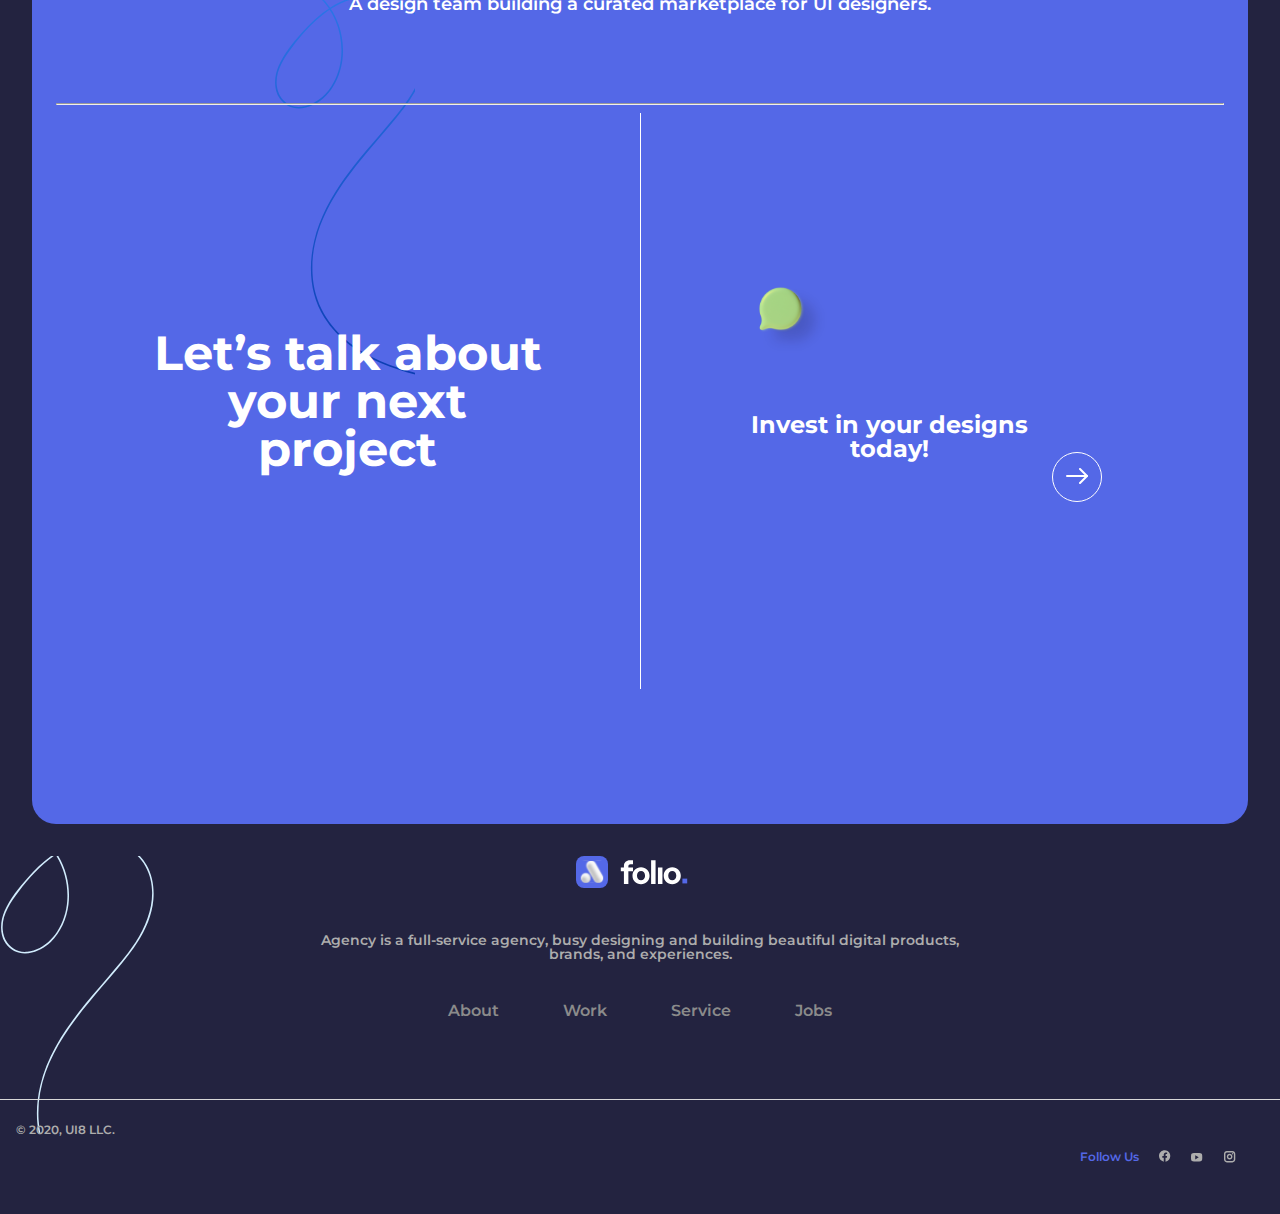
==== commit 3083e8cb: "page about tablet complete" ====
--- a/pages/about.html
+++ b/pages/about.html
@@ -29,12 +29,25 @@
   </header>
 
   <main class="main__content">
-    <div class="about-page">
+    <div class="about-page bg-line">
       <div class="page-information">
+        <img src="/assets/img/logo symbol.svg" alt="logo symbol">
         <p class="number__page">01.</p>
         <p class="name__page">Who We Are</p>
       </div>
-      <h1 class="main__title">We Make Designs that Lead and Inpire.</h1>
+
+      <div class="main__information">
+        <h1 class="main__title">We Make Designs that Lead and Inpire.</h1>
+        <div class="page-tools">
+          <div class="prev__page-tablet">
+            <a href="/index.html" class="page__link"><img src="/assets/img/arrow-prev.svg" alt="arrow icon to left"></a>
+          </div>
+          <div class="next__page-tablet">
+            <a href="service.html" class="page__link"><img src="/assets/img/arrow-next.svg"
+                alt="arrow icon to right"></a>
+          </div>
+        </div>
+      </div>
       <div class="page-tools">
         <div class="prev__page">
           <a href="/index.html" class="page__link"><img src="/assets/img/arrow-prev.svg" alt="arrow icon to left"></a>
@@ -53,20 +66,43 @@
       <img src="/assets/img/about-image.svg" alt="image for about page">
     </div>
     <div class="about-page">
-      <div class="about-us__description">
-        <h3 class="about-us__title">A design team building a curated marketplace for UI designers.</h3>
-        <p class="about-us__text">4,404 curated design resources to energize your creative workflow. We're a growing
-          family of 334,531 designers and makers from around the world</p>
-        <a href="404" class="about-us__link">Contact Us</a>
+      <div class="about__information">
+        <ul class="about__list">
+          <li class="about__item">
+            <a href="#" class="about__link">2017</a>
+          </li>
+          <li class="about__item">
+            <a href="#" class="about__link">2018</a>
+          </li>
+          <li class="about__item">
+            <a href="#" class="about__link">2019</a>
+          </li>
+          <li class="about__item">
+            <a href="#" class="about__link">2020</a>
+          </li>
+          <li class="about__item">
+            <a href="#" class="about__link">2021</a>
+          </li>
+        </ul>
+        <img src="/assets/img/about-image.svg" class="about__image">
       </div>
-      <div class="number-circle">
-        <div class="information__circle">
-          <h2 class="number__title">28</h2>
-          <p class="number__text">Bigest Branding</p>
+      <section class="about-us">
+        <div class="about-us__description">
+          <h3 class="about-us__title">A design team building a curated marketplace for UI designers.</h3>
+          <p class="about-us__text">4,404 curated design resources to energize your creative workflow. We're a growing
+            family of 334,531 designers and makers from around the world</p>
+          <a href="404" class="about-us__link">Contact Us</a>
         </div>
-      </div>
+        <div class="number-circle">
+          <div class="information__circle">
+            <h2 class="number__title">28</h2>
+            <p class="number__text">Bigest Branding</p>
+          </div>
+        </div>
+      </section>
     </div>
   </main>
+
   <footer class="footer-container">
     <div class="footer-contact">
       <div class="contact__image">
@@ -88,13 +124,13 @@
             <img src="/assets/img/bubble-icon.svg" alt="bubble icon" class="second-bubble">
           </div>
           <p class="contact__subtext">Invest in your designs today!</p>
-          <div class="next__page">
+          <div class="next__page-footer">
             <a href="service.html" class="page__link"><img src="/assets/img/arrow-next.svg"
                 alt="arrow icon to right"></a>
           </div>
         </div>
       </div>
-      <a href="404.html" class="contact__link">Contact Us</a>
+      <a href="404.html" class="contact__link-footer">Contact Us</a>
     </div>
 
     <div class="footer-content">
--- a/assets/styles/about.css
+++ b/assets/styles/about.css
@@ -300,7 +300,12 @@
 	display: none;
 }
 
-@media screen and (min-width: 768px) {
+.prev__page-tablet,
+.next__page-tablet {
+	display: none;
+}
+
+@media screen and (min-width: 1024px) {
 	.header-container {
 		justify-content: space-around;
 	}
@@ -350,6 +355,86 @@
 		display: none;
 	}
 
+	.about-page {
+		padding: 2em;
+	}
+
+	.bg-line {
+		background: url('/assets/img/line-tablet-about.svg') no-repeat;
+		background-position: 60px -60px;
+	}
+
+	.main__information {
+		display: flex;
+	}
+
+	.prev__page,
+	.next__page {
+		display: none;
+	}
+
+	.prev__page-tablet,
+	.next__page-tablet {
+		margin: 0 .8em 0 2em;
+		width: 48px;
+		height: 48px;
+		border-radius: 50%;
+		display: flex;
+		align-items: center;
+		justify-content: center;
+	}
+
+	.prev__page-tablet:hover,
+	.next__page-tablet:hover {
+		background: var(--color-primary);
+	}
+
+	.about__year {
+		display: none;
+	}
+
+	.about-image {
+		display: none;
+	}
+
+	.about__information {
+		display: flex;
+		justify-content: space-around;
+	}
+
+	.about__image {
+		width: 75%;
+		height: 70vh;
+	}
+
+	.about__item {
+		margin: 0 0 4.5em;
+	}
+
+	.about__link {
+		text-decoration: none;
+		color: var(--deactive);
+		font-size: 12px;
+		font-weight: 600;
+	}
+
+	.about__link:hover {
+		color: var(--white);
+	}
+
+	.about-us {
+		display: flex;
+		align-items: center;
+	}
+
+	.about-us__description {
+		width: 50%;
+	}
+
+	.about-us__text {
+		margin: 2em 0 3em;
+	}
+
 	.footer-contact {
 		height: 100vh;
 	}
@@ -378,7 +463,7 @@
 		margin: 2em auto 5em;
 	}
 
-	.contact__link {
+	.contact__link-footer {
 		display: none;
 	}
 
@@ -420,7 +505,7 @@
 		width: 79%;
 	}
 
-	.next__page {
+	.next__page-footer {
 		align-self: flex-end;
 		margin-bottom: 1em;
 		width: 48px;
